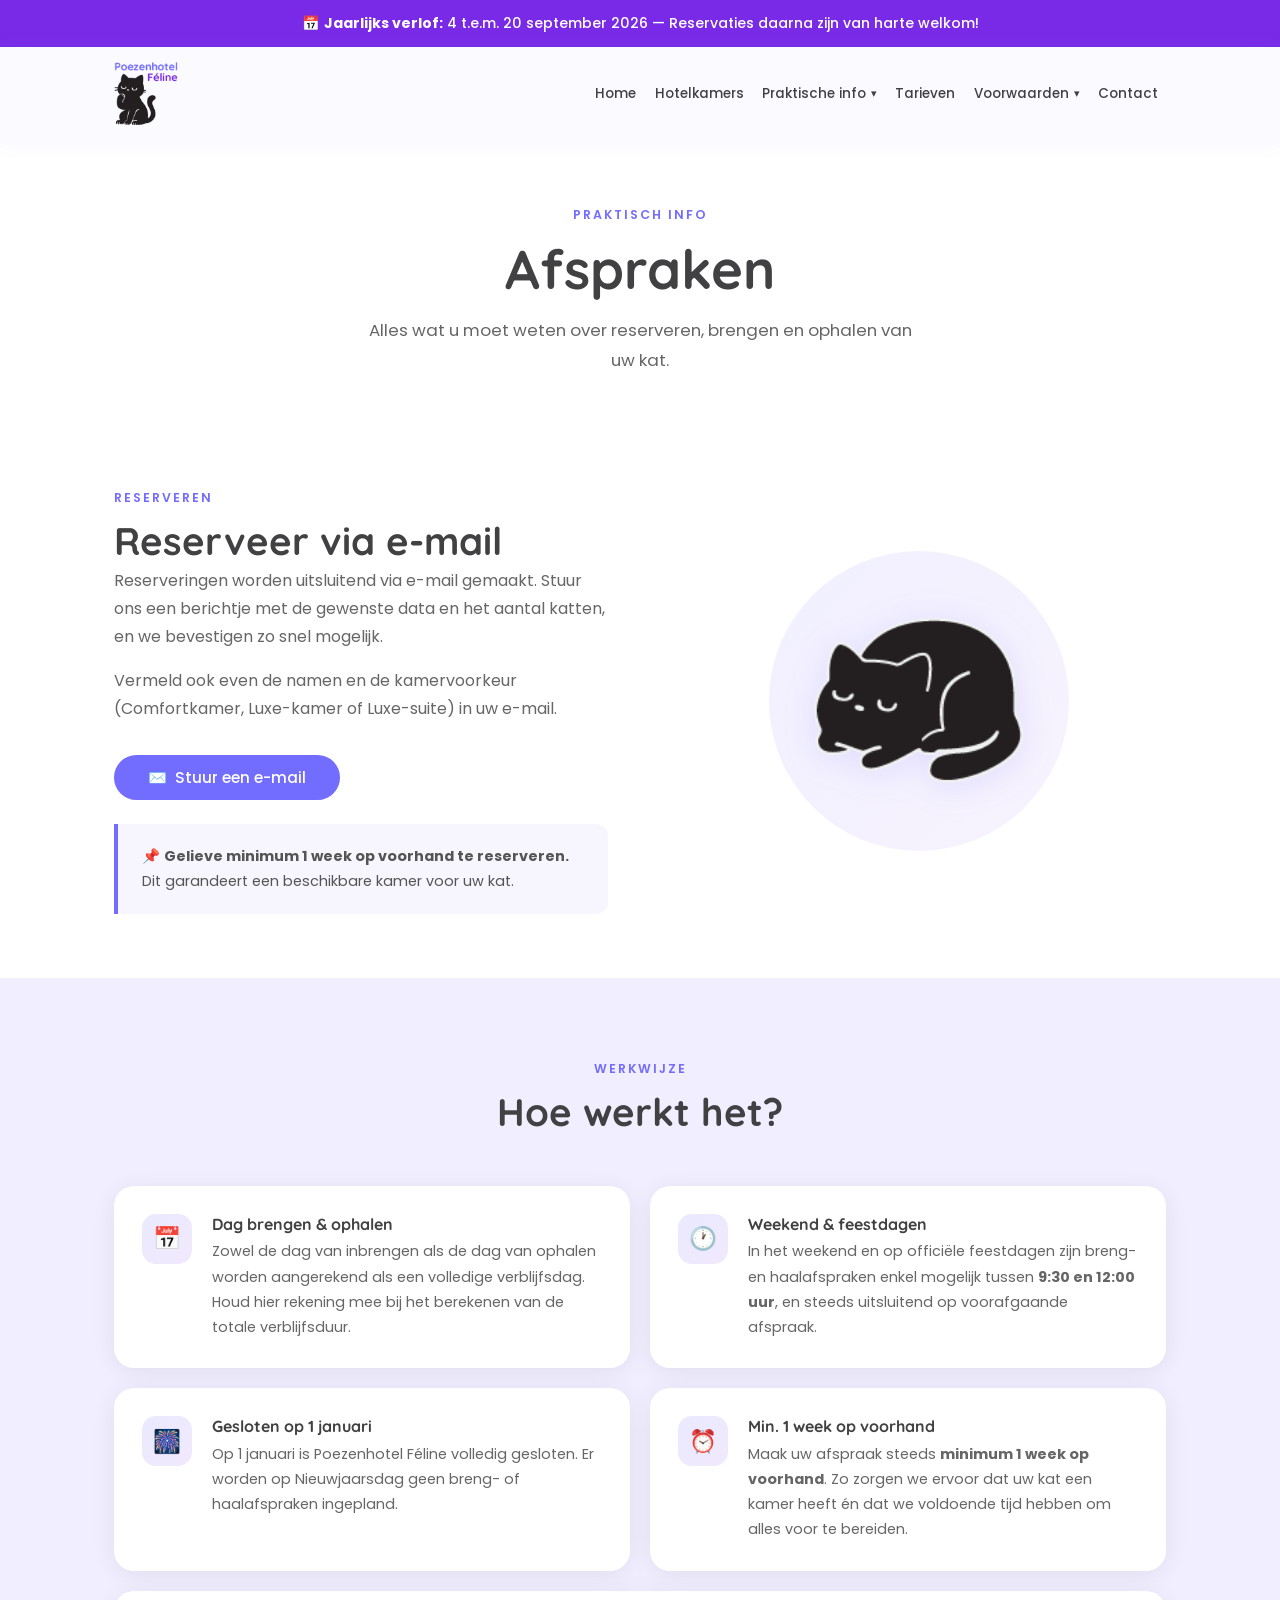
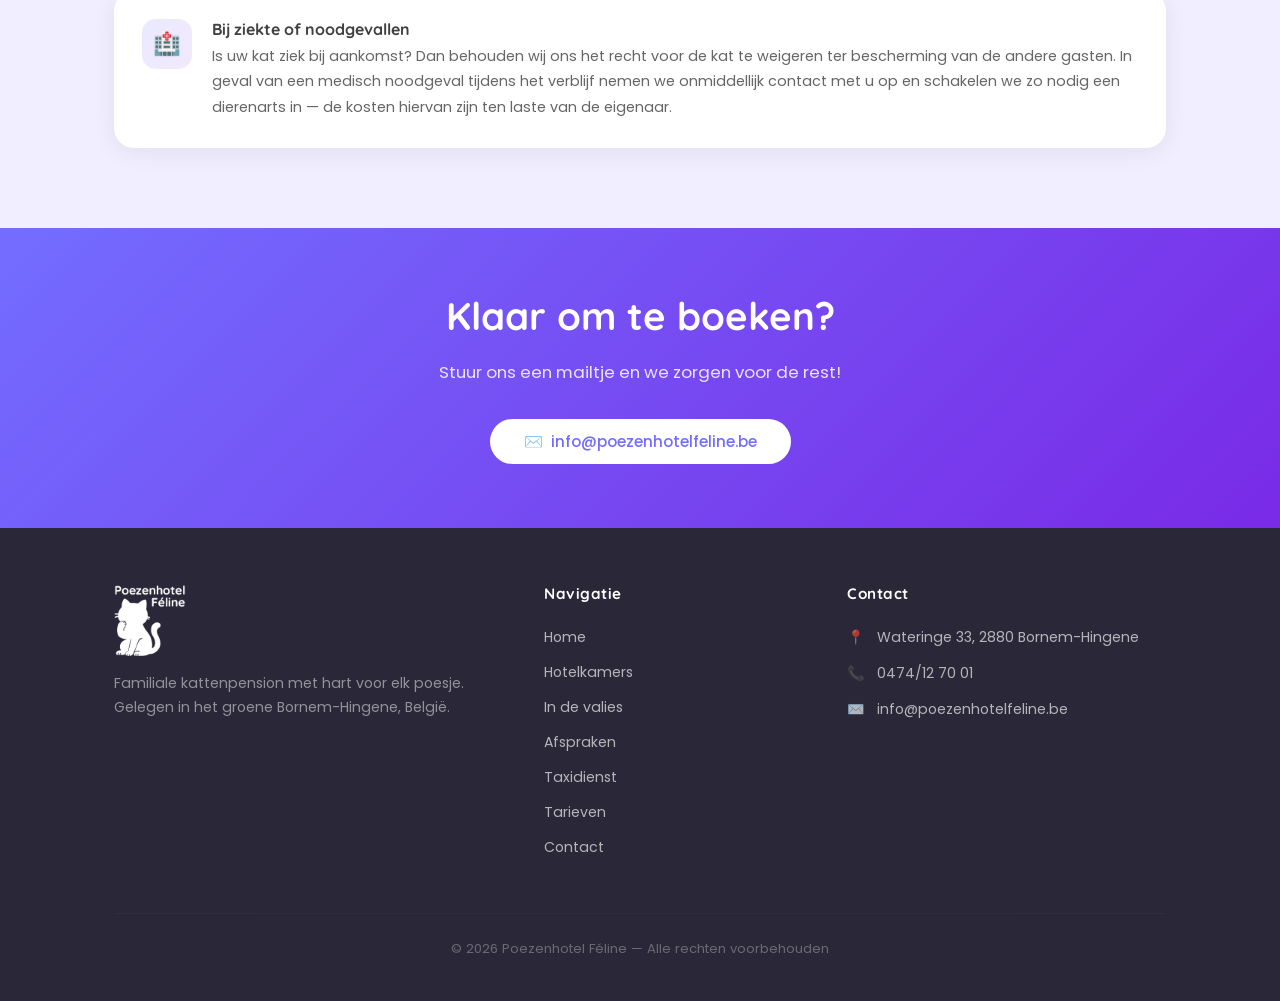
==== afspraken.html @ 9e29ea03 "Initial commit — Poezenhotel Féline website Volledig herontwerp van de website: 9 pagina's, vanilla " ====
<!DOCTYPE html>
<html lang="nl">
<head>
  <meta charset="UTF-8"/>
  <meta name="viewport" content="width=device-width, initial-scale=1.0"/>
  <title>Afspraken — Poezenhotel Féline</title>
  <meta name="description" content="Hoe reserveert u een verblijf voor uw kat? Ontdek onze werkwijze en openingstijden voor breng- en haalafspraken."/>
  <link rel="icon" type="image/svg+xml" href="favicon.svg"/>
  <link rel="stylesheet" href="css/styles.css"/>
</head>
<body>

  <div class="banner">
    <div class="container">
      📅 <strong>Jaarlijks verlof:</strong> 4 t.e.m. 20 september 2026 — Reservaties daarna zijn van harte welkom!
    </div>
  </div>

  <nav class="navbar">
    <div class="container nav-inner">
      <a href="index.html" class="logo">
        <img src="Afbeeldingen/Logo/Logo%20Poezenhotel%20Feline.png" alt="Poezenhotel Féline" class="logo-img">
      </a>
      <button class="hamburger" aria-label="Menu openen"><span></span><span></span><span></span></button>
      <ul class="nav-menu">
        <li><a href="index.html" class="nav-link">Home</a></li>
        <li><a href="kamers.html" class="nav-link">Hotelkamers</a></li>
        <li class="dropdown">
          <a href="praktische-info.html" class="nav-link">Praktische info</a>
          <ul class="dropdown-menu">
            <li><a href="praktische-info.html#in-de-valies" class="nav-link">In de valies</a></li>
            <li><a href="praktische-info.html#afspraken" class="nav-link">Afspraken</a></li>
            <li><a href="praktische-info.html#taxidienst" class="nav-link">Taxidienst</a></li>
          </ul>
        </li>
        <li><a href="tarieven.html" class="nav-link">Tarieven</a></li>
        <li class="dropdown">
          <a href="#" class="nav-link">Voorwaarden</a>
          <ul class="dropdown-menu">
            <li><a href="algemene-voorwaarden.html" class="nav-link">Algemene voorwaarden</a></li>
            <li><a href="betalingsvoorwaarden.html" class="nav-link">Betalingsvoorwaarden</a></li>
          </ul>
        </li>
        <li><a href="contact.html" class="nav-link">Contact</a></li>
      </ul>
    </div>
  </nav>

  <main>

    <header class="page-header">
      <div class="container">
        <span class="section-label">Praktisch info</span>
        <h1>Afspraken</h1>
        <p>Alles wat u moet weten over reserveren, brengen en ophalen van uw kat.</p>
      </div>
    </header>

    <!-- RESERVATIE CTA -->
    <section style="background: var(--white); padding: 4rem 0;">
      <div class="container">
        <div class="split-section">
          <div class="fade-in-left">
            <span class="section-label">Reserveren</span>
            <h2>Reserveer via e-mail</h2>
            <p style="color:#666;">Reserveringen worden uitsluitend via e-mail gemaakt. Stuur ons een berichtje met de gewenste data en het aantal katten, en we bevestigen zo snel mogelijk.</p>
            <p style="color:#666;">Vermeld ook even de namen en de kamervoorkeur (Comfortkamer, Luxe-kamer of Luxe-suite) in uw e-mail.</p>
            <a href="mailto:info@poezenhotelfeline.be" class="btn btn-primary" style="margin-top:1rem;">
              ✉️ &nbsp;Stuur een e-mail
            </a>
            <div class="note-box mt-3">
              <p>📌 <strong>Gelieve minimum 1 week op voorhand te reserveren.</strong> Dit garandeert een beschikbare kamer voor uw kat.</p>
            </div>
          </div>
          <div class="split-visual fade-in-right">
            <div class="split-bubble">
              <img src="Afbeeldingen/Illustraties/Asset%204.png" alt="" class="illus-img">
            </div>
          </div>
        </div>
      </div>
    </section>

    <!-- RULES -->
    <section>
      <div class="container">
        <div class="text-center mb-5 fade-in">
          <span class="section-label">Werkwijze</span>
          <h2>Hoe werkt het?</h2>
        </div>
        <div class="card-grid" style="grid-template-columns: repeat(2, 1fr); gap: 1.25rem;">

          <div class="info-card fade-in fade-in-delay-1">
            <div class="info-icon">📅</div>
            <div class="info-content">
              <h3>Dag brengen &amp; ophalen</h3>
              <p>Zowel de dag van inbrengen als de dag van ophalen worden aangerekend als een volledige verblijfsdag. Houd hier rekening mee bij het berekenen van de totale verblijfsduur.</p>
            </div>
          </div>

          <div class="info-card fade-in fade-in-delay-2">
            <div class="info-icon">🕐</div>
            <div class="info-content">
              <h3>Weekend &amp; feestdagen</h3>
              <p>In het weekend en op officiële feestdagen zijn breng- en haalafspraken enkel mogelijk tussen <strong>9:30 en 12:00 uur</strong>, en steeds uitsluitend op voorafgaande afspraak.</p>
            </div>
          </div>

          <div class="info-card fade-in fade-in-delay-2">
            <div class="info-icon">🎆</div>
            <div class="info-content">
              <h3>Gesloten op 1 januari</h3>
              <p>Op 1 januari is Poezenhotel Féline volledig gesloten. Er worden op Nieuwjaarsdag geen breng- of haalafspraken ingepland.</p>
            </div>
          </div>

          <div class="info-card fade-in fade-in-delay-3">
            <div class="info-icon">⏰</div>
            <div class="info-content">
              <h3>Min. 1 week op voorhand</h3>
              <p>Maak uw afspraak steeds <strong>minimum 1 week op voorhand</strong>. Zo zorgen we ervoor dat uw kat een kamer heeft én dat we voldoende tijd hebben om alles voor te bereiden.</p>
            </div>
          </div>

          <div class="info-card fade-in fade-in-delay-3" style="grid-column: 1 / -1;">
            <div class="info-icon">🏥</div>
            <div class="info-content">
              <h3>Bij ziekte of noodgevallen</h3>
              <p>Is uw kat ziek bij aankomst? Dan behouden wij ons het recht voor de kat te weigeren ter bescherming van de andere gasten. In geval van een medisch noodgeval tijdens het verblijf nemen we onmiddellijk contact met u op en schakelen we zo nodig een dierenarts in — de kosten hiervan zijn ten laste van de eigenaar.</p>
            </div>
          </div>

        </div>
      </div>
    </section>

    <section class="cta-section">
      <div class="container fade-in">
        <h2>Klaar om te boeken?</h2>
        <p>Stuur ons een mailtje en we zorgen voor de rest!</p>
        <a href="mailto:info@poezenhotelfeline.be" class="btn btn-white">✉️ &nbsp;info@poezenhotelfeline.be</a>
      </div>
    </section>

  </main>

  <footer>
    <div class="container">
      <div class="footer-inner">
        <div class="footer-brand">
          <a href="index.html" class="logo" style="margin-bottom:1rem;">
            <img src="Afbeeldingen/Logo/Logo%20Poezenhotel%20Feline.png" alt="Poezenhotel Féline" class="logo-img logo-img-footer">
          </a>
          <p>Familiale kattenpension met hart voor elk poesje. Gelegen in het groene Bornem-Hingene, België.</p>
        </div>
        <div class="footer-col">
          <h4>Navigatie</h4>
          <ul>
            <li><a href="index.html">Home</a></li>
            <li><a href="kamers.html">Hotelkamers</a></li>
            <li><a href="praktische-info.html#in-de-valies">In de valies</a></li>
            <li><a href="praktische-info.html#afspraken">Afspraken</a></li>
            <li><a href="praktische-info.html#taxidienst">Taxidienst</a></li>
            <li><a href="tarieven.html">Tarieven</a></li>
            <li><a href="contact.html">Contact</a></li>
          </ul>
        </div>
        <div class="footer-col">
          <h4>Contact</h4>
          <div class="footer-contact-item"><span>📍</span><span>Wateringe 33, 2880 Bornem-Hingene</span></div>
          <div class="footer-contact-item"><span>📞</span><a href="tel:0474127001">0474/12 70 01</a></div>
          <div class="footer-contact-item"><span>✉️</span><a href="mailto:info@poezenhotelfeline.be">info@poezenhotelfeline.be</a></div>
        </div>
      </div>
      <div class="footer-bottom"><p>&copy; 2026 Poezenhotel Féline &mdash; Alle rechten voorbehouden</p></div>
    </div>
  </footer>

  <script src="js/main.js"></script>
</body>
</html>
---- css/styles.css ----
@import url('https://fonts.googleapis.com/css2?family=Quicksand:wght@400;500;600;700&family=Poppins:wght@300;400;500;600&display=swap');

/* ============ VARIABLES ============ */
:root {
  --primary: #736dff;
  --secondary: #792ae6;
  --bg: #f0eeff;
  --text: #414042;
  --white: #fff;
  --card-radius: 20px;
  --btn-radius: 999px;
  --transition: 0.3s ease;
  --shadow: 0 4px 24px rgba(0,0,0,0.07);
  --shadow-hover: 0 8px 32px rgba(115,109,255,0.18);
}

/* ============ RESET ============ */
*, *::before, *::after { box-sizing: border-box; margin: 0; padding: 0; }
html { scroll-behavior: smooth; }
body { font-family: 'Poppins', sans-serif; background: var(--bg); color: var(--text); line-height: 1.75; }
img, svg { max-width: 100%; display: block; }
ul { list-style: none; }
a { color: var(--primary); text-decoration: none; transition: color var(--transition); }
a:hover { color: var(--secondary); }
p { margin-bottom: 1rem; }

/* ============ TYPOGRAPHY ============ */
h1, h2, h3, h4, h5, h6 {
  font-family: 'Quicksand', sans-serif;
  font-weight: 700;
  line-height: 1.3;
  color: var(--text);
}
h1 { font-size: clamp(2rem, 5vw, 3.4rem); }
h2 { font-size: clamp(1.5rem, 3vw, 2.4rem); }
h3 { font-size: clamp(1.1rem, 2vw, 1.6rem); }

/* ============ LAYOUT ============ */
.container { width: 100%; max-width: 1100px; margin: 0 auto; padding: 0 1.5rem; }
section { padding: 5rem 0; }

/* ============ BUTTONS ============ */
.btn {
  display: inline-flex;
  align-items: center;
  gap: 0.5rem;
  padding: 0.8rem 2rem;
  border-radius: var(--btn-radius);
  font-family: 'Poppins', sans-serif;
  font-size: 0.95rem;
  font-weight: 500;
  cursor: pointer;
  transition: all var(--transition);
  border: 2px solid transparent;
  line-height: 1;
  white-space: nowrap;
}
.btn-primary { background: var(--primary); color: var(--white); border-color: var(--primary); }
.btn-primary:hover { background: var(--secondary); border-color: var(--secondary); color: var(--white); transform: translateY(-2px); box-shadow: 0 6px 20px rgba(121,42,230,0.3); }
.btn-outline { background: transparent; color: var(--primary); border-color: var(--primary); }
.btn-outline:hover { background: var(--primary); color: var(--white); transform: translateY(-2px); box-shadow: var(--shadow-hover); }

/* ============ BANNER ============ */
.banner {
  background: var(--secondary);
  color: var(--white);
  padding: 0.7rem 0;
  text-align: center;
  font-size: 0.88rem;
  font-weight: 500;
}
.banner strong { font-weight: 700; }

/* ============ LOGO IMAGE ============ */
.logo-img { height: 64px; width: auto; display: block; }
.logo-img-footer { filter: brightness(0) invert(1); height: 72px; }

/* ============ ILLUSTRATION IMAGES ============ */
.illus-img {
  max-width: 100%;
  max-height: 100%;
  width: 210px;
  object-fit: contain;
  image-rendering: auto;
  filter: drop-shadow(0 4px 16px rgba(115,109,255,0.15));
}
.hero-cat-img {
  width: 300px;
  max-width: 100%;
  object-fit: contain;
  image-rendering: auto;
  filter: drop-shadow(0 8px 24px rgba(0,0,0,0.1));
}

/* ============ NAVBAR ============ */
.navbar {
  position: sticky;
  top: 0;
  z-index: 100;
  background: rgba(255, 255, 255, 0.72);
  backdrop-filter: blur(18px);
  -webkit-backdrop-filter: blur(18px);
  box-shadow: 0 2px 20px rgba(115,109,255,0.08);
  padding: 0.9rem 0;
}
.nav-inner { display: flex; align-items: center; justify-content: space-between; gap: 1rem; }

/* Logo */
.logo { display: flex; align-items: center; gap: 0.7rem; text-decoration: none; flex-shrink: 0; }
.logo-cat { width: 44px; height: 54px; }
.logo-text { display: flex; flex-direction: column; line-height: 1.1; }
.logo-hotel { font-family: 'Quicksand', sans-serif; font-weight: 700; font-size: 1rem; color: var(--primary); }
.logo-name { font-family: 'Quicksand', sans-serif; font-weight: 700; font-size: 1.3rem; color: var(--secondary); }

/* Nav links */
.nav-menu { display: flex; align-items: center; gap: 0.15rem; }
.nav-menu > li { position: relative; }
.nav-link { display: flex; align-items: center; gap: 0.3rem; padding: 0.45rem 0.5rem; font-weight: 500; font-size: 0.84rem; color: var(--text); border-radius: 8px; transition: all var(--transition); white-space: nowrap; }
.nav-link:hover, .nav-link.active { color: var(--primary); background: rgba(115,109,255,0.08); }

/* Dropdown */
.dropdown > .nav-link::after { content: '▾'; font-size: 0.7rem; transition: transform var(--transition); }
.dropdown:hover > .nav-link::after { transform: rotate(180deg); }
.dropdown-menu {
  position: absolute; top: calc(100% + 8px); left: 0;
  background: var(--white); border-radius: 14px;
  box-shadow: 0 8px 32px rgba(0,0,0,0.12);
  min-width: 200px; padding: 0.5rem;
  opacity: 0; visibility: hidden; transform: translateY(-8px);
  transition: all var(--transition); z-index: 10;
}
.dropdown:hover .dropdown-menu { opacity: 1; visibility: visible; transform: translateY(0); }
.dropdown-menu .nav-link { font-size: 0.85rem; border-radius: 8px; }

/* Hamburger */
.hamburger { display: none; flex-direction: column; gap: 5px; cursor: pointer; padding: 0.4rem; background: none; border: none; }
.hamburger span { display: block; width: 23px; height: 2px; background: var(--text); border-radius: 2px; transition: all var(--transition); }
.hamburger.open span:nth-child(1) { transform: rotate(45deg) translate(5px, 5px); }
.hamburger.open span:nth-child(2) { opacity: 0; }
.hamburger.open span:nth-child(3) { transform: rotate(-45deg) translate(5px, -5px); }

/* ============ PAGE HEADER ============ */
.page-header { background: var(--white); padding: 4rem 0 3rem; text-align: center; }
.page-header .section-label { margin-bottom: 0.5rem; }
.page-header p { font-size: 1.05rem; color: #666; max-width: 560px; margin: 0.75rem auto 0; }

/* ============ SECTION HELPERS ============ */
.section-label { font-size: 0.78rem; font-weight: 600; text-transform: uppercase; letter-spacing: 2px; color: var(--primary); display: block; margin-bottom: 0.5rem; }
.section-title { margin-bottom: 1rem; }
.section-intro { font-size: 1.05rem; color: #666; margin-bottom: 3rem; }

/* ============ HERO ============ */
.hero { background: var(--white); padding: 5rem 0 4rem; overflow: hidden; }
.hero-inner { display: grid; grid-template-columns: 1fr 1fr; gap: 4rem; align-items: center; }
.hero-badge { display: inline-block; background: rgba(115,109,255,0.1); color: var(--primary); font-size: 0.78rem; font-weight: 600; letter-spacing: 1.5px; text-transform: uppercase; padding: 0.4rem 1rem; border-radius: 999px; margin-bottom: 1.5rem; }
.hero h1 { margin-bottom: 1.25rem; }
.hero-subtitle { font-size: 1.1rem; color: #666; margin-bottom: 2rem; max-width: 430px; }
.hero-cta { display: flex; gap: 1rem; flex-wrap: wrap; }
.hero-visual { display: flex; justify-content: center; align-items: center; }
.hero-circle { width: 360px; height: 360px; background: linear-gradient(135deg, rgba(115,109,255,0.1), rgba(121,42,230,0.06)); border-radius: 50%; display: flex; align-items: center; justify-content: center; }

/* ============ CARDS ============ */
.card { background: var(--white); border-radius: var(--card-radius); padding: 2rem; box-shadow: var(--shadow); transition: all var(--transition); }
.card:hover { box-shadow: var(--shadow-hover); transform: translateY(-4px); }
.card-grid { display: grid; gap: 1.5rem; }
.card-grid-3 { grid-template-columns: repeat(3, 1fr); }
.card-grid-2 { grid-template-columns: repeat(2, 1fr); }

/* USP cards */
.usp-icon { width: 56px; height: 56px; background: linear-gradient(135deg, var(--primary), var(--secondary)); border-radius: 16px; display: flex; align-items: center; justify-content: center; margin-bottom: 1.25rem; font-size: 1.5rem; }
.usp-card h3 { font-size: 1.1rem; margin-bottom: 0.4rem; }
.usp-card p { font-size: 0.92rem; color: #666; margin: 0; }

/* Info cards (afspraken) */
.info-card { background: var(--white); border-radius: var(--card-radius); padding: 1.5rem; box-shadow: var(--shadow); display: flex; align-items: flex-start; gap: 1.25rem; transition: all var(--transition); }
.info-card:hover { box-shadow: var(--shadow-hover); transform: translateY(-4px); }
.info-icon { width: 48px; height: 48px; background: rgba(115,109,255,0.12); border-radius: 14px; display: flex; align-items: center; justify-content: center; flex-shrink: 0; }
.info-content h3 { font-size: 1rem; font-family: 'Quicksand', sans-serif; font-weight: 700; margin-bottom: 0.35rem; }
.info-content p { font-size: 0.9rem; color: #666; margin: 0; }

/* ============ INTRO SECTION ============ */
.intro-section { background: var(--bg); }
.intro-inner { display: grid; grid-template-columns: 1fr 1fr; gap: 4rem; align-items: center; }
.intro-visual { display: flex; justify-content: center; }
.intro-bubble { width: 320px; height: 320px; background: linear-gradient(135deg, rgba(115,109,255,0.1), rgba(121,42,230,0.06)); border-radius: 50%; display: flex; align-items: center; justify-content: center; }
.intro-quote { font-size: 1.05rem; font-style: italic; color: #555; border-left: 3px solid var(--primary); padding-left: 1.25rem; margin: 1.5rem 0; }
.intro-signature { font-family: 'Quicksand', sans-serif; font-weight: 700; color: var(--primary); font-size: 1.05rem; line-height: 1.8; }

/* ============ PRICE CARDS ============ */
.price-card { background: var(--white); border-radius: var(--card-radius); padding: 2.5rem 2rem; box-shadow: var(--shadow); text-align: center; transition: all var(--transition); border: 2px solid transparent; position: relative; overflow: hidden; display: flex; flex-direction: column; }
.price-card:hover { border-color: var(--primary); box-shadow: var(--shadow-hover); transform: translateY(-6px); }
.price-badge { position: absolute; top: 1.25rem; right: 1.25rem; background: var(--primary); color: white; font-size: 0.68rem; font-weight: 700; text-transform: uppercase; letter-spacing: 1px; padding: 0.25rem 0.75rem; border-radius: 999px; }
.price-icon { font-size: 2.5rem; margin-bottom: 0.75rem; }
.price-name { font-size: 1.2rem; margin-bottom: 0.5rem; }
.price-amount { font-family: 'Quicksand', sans-serif; font-size: 3rem; font-weight: 700; color: var(--primary); line-height: 1; margin-bottom: 0.15rem; }
.price-per { font-size: 0.85rem; color: #888; margin-bottom: 1.5rem; }
.price-features { text-align: left; margin-bottom: 1.5rem; flex: 1; }
.price-features li { padding: 0.35rem 0; font-size: 0.9rem; display: flex; align-items: flex-start; gap: 0.6rem; }
.price-features li::before { content: '✓'; color: var(--primary); font-weight: 700; flex-shrink: 0; margin-top: 0.1rem; }

/* ============ CHECKLIST ============ */
.checklist { display: grid; grid-template-columns: repeat(2, 1fr); gap: 1rem; }
.checklist-item { display: flex; align-items: flex-start; gap: 1rem; background: var(--white); padding: 1.25rem 1.5rem; border-radius: 14px; box-shadow: var(--shadow); border: 2px solid transparent; transition: all var(--transition); }
.checklist-item:hover { transform: translateY(-4px); box-shadow: 0 12px 32px rgba(115,109,255,0.18); border-color: rgba(115,109,255,0.35); }
.checklist-check { width: 34px; height: 34px; background: linear-gradient(135deg, var(--primary), var(--secondary)); border-radius: 10px; display: flex; align-items: center; justify-content: center; color: white; font-size: 1rem; flex-shrink: 0; }
.checklist-text strong { display: block; font-family: 'Quicksand', sans-serif; font-weight: 700; margin-bottom: 0.15rem; font-size: 1rem; }
.checklist-text span { font-size: 0.9rem; color: #666; }
.checklist-required { display: inline-block; background: rgba(121,42,230,0.12); color: var(--secondary); font-size: 0.7rem; font-weight: 600; text-transform: uppercase; letter-spacing: 1px; padding: 0.1rem 0.5rem; border-radius: 999px; margin-left: 0.5rem; vertical-align: middle; }

/* ============ INFO CARDS ============ */
.info-card { background: var(--white); border-radius: var(--card-radius); padding: 1.75rem; box-shadow: var(--shadow); display: flex; gap: 1.25rem; align-items: flex-start; transition: all var(--transition); }
.info-card:hover { box-shadow: var(--shadow-hover); transform: translateY(-2px); }
.info-icon { width: 50px; height: 50px; background: linear-gradient(135deg, rgba(115,109,255,0.15), rgba(121,42,230,0.1)); border-radius: 14px; display: flex; align-items: center; justify-content: center; font-size: 1.4rem; flex-shrink: 0; }
.info-content h3 { font-size: 1rem; margin-bottom: 0.3rem; }
.info-content p { font-size: 0.9rem; color: #666; margin: 0; }

/* ============ TARIFF BOX ============ */
.tariff-box { background: linear-gradient(135deg, rgba(115,109,255,0.08), rgba(121,42,230,0.04)); border: 2px solid rgba(115,109,255,0.15); border-radius: var(--card-radius); padding: 2rem; }
.tariff-box h3 { margin-bottom: 1.5rem; display: flex; align-items: center; gap: 0.75rem; }
.tariff-row { display: flex; justify-content: space-between; align-items: center; padding: 0.75rem 0; border-bottom: 1px solid rgba(0,0,0,0.06); }
.tariff-row:last-child { border-bottom: none; }
.tariff-label { font-weight: 500; font-size: 0.95rem; }
.tariff-price { font-family: 'Quicksand', sans-serif; font-weight: 700; color: var(--primary); font-size: 1.1rem; }

/* ============ CONTACT ============ */
.contact-info-item { display: flex; align-items: center; gap: 1rem; padding: 1.25rem 0; border-bottom: 1px solid rgba(0,0,0,0.06); }
.contact-info-item:last-child { border-bottom: none; }
.contact-icon { width: 50px; height: 50px; background: linear-gradient(135deg, var(--primary), var(--secondary)); border-radius: 14px; display: flex; align-items: center; justify-content: center; color: white; font-size: 1.2rem; flex-shrink: 0; }
.contact-label { font-size: 0.8rem; font-weight: 600; text-transform: uppercase; letter-spacing: 1px; color: #999; display: block; margin-bottom: 0.1rem; }
.contact-value { font-weight: 500; color: var(--text); }
.contact-value a { color: var(--text); }
.contact-value a:hover { color: var(--primary); }

/* Form */
.form-group { margin-bottom: 1.25rem; }
.form-label { display: block; font-weight: 500; font-size: 0.9rem; margin-bottom: 0.4rem; }
.form-control { width: 100%; padding: 0.8rem 1rem; border: 2px solid #e0e0e8; border-radius: 12px; font-family: 'Poppins', sans-serif; font-size: 0.92rem; color: var(--text); background: var(--white); transition: border-color var(--transition), box-shadow var(--transition); outline: none; }
.form-control:focus { border-color: var(--primary); box-shadow: 0 0 0 4px rgba(115,109,255,0.1); }
textarea.form-control { resize: vertical; min-height: 140px; }

/* ============ TERMS ============ */
.terms-content { max-width: 800px; margin: 0 auto; background: var(--white); padding: 3rem; border-radius: var(--card-radius); box-shadow: var(--shadow); }
.terms-article { margin-bottom: 2.5rem; padding-bottom: 2.5rem; border-bottom: 1px solid #eee; }
.terms-article:last-child { margin-bottom: 0; padding-bottom: 0; border-bottom: none; }
.terms-article h2 { font-size: 1.25rem; color: var(--primary); margin-bottom: 1rem; display: flex; align-items: center; gap: 0.75rem; }
.terms-article p, .terms-article li { font-size: 0.95rem; color: #555; margin-bottom: 0.75rem; }
.terms-article ul { padding-left: 1.25rem; }
.terms-article ul li { list-style: disc; margin-bottom: 0.4rem; }

/* ============ ROOM CARDS ============ */
.room-card { background: var(--white); border-radius: var(--card-radius); overflow: hidden; box-shadow: var(--shadow); transition: all var(--transition); display: flex; flex-direction: column; }
.room-card:hover { box-shadow: var(--shadow-hover); transform: translateY(-4px); }
.room-img { height: 200px; position: relative; overflow: hidden; }
.room-img img { width: 100%; height: 100%; object-fit: cover; display: block; transition: transform 0.45s ease; }
.room-img::after { content: ''; position: absolute; inset: 0; background: rgba(115, 109, 255, 0.35); pointer-events: none; transition: background 0.45s ease; }
.room-card:hover .room-img img { transform: scale(1.06); }
.room-card:hover .room-img::after { background: rgba(115, 109, 255, 0.15); }
.room-img-label { position: absolute; top: 1rem; left: 1rem; background: var(--primary); color: white; font-size: 0.72rem; font-weight: 700; text-transform: uppercase; letter-spacing: 1px; padding: 0.3rem 0.8rem; border-radius: 999px; }
.room-body { padding: 1.75rem; display: flex; flex-direction: column; flex: 1; }
.room-body h3 { margin-bottom: 0.5rem; }
.room-price { font-family: 'Quicksand', sans-serif; font-size: 1.8rem; font-weight: 700; color: var(--primary); margin-bottom: 0.15rem; }
.room-price-note { font-size: 0.82rem; color: #888; margin-bottom: 1rem; }
.room-features { margin-bottom: 1.5rem; flex: 1; }
.room-features li { padding: 0.3rem 0; font-size: 0.9rem; display: flex; align-items: flex-start; gap: 0.5rem; color: #555; }
.room-features li::before { content: '✦'; color: var(--primary); font-size: 0.65rem; flex-shrink: 0; margin-top: 0.35rem; }

/* ============ SPLIT SECTION ============ */
.split-section { display: grid; grid-template-columns: 1fr 1fr; gap: 4rem; align-items: center; }
.split-visual { display: flex; justify-content: center; }
.split-bubble { width: 300px; height: 300px; background: linear-gradient(135deg, rgba(115,109,255,0.1), rgba(121,42,230,0.06)); border-radius: 50%; display: flex; align-items: center; justify-content: center; }

/* ============ NOTE BOX ============ */
.note-box { background: rgba(115,109,255,0.06); border-left: 4px solid var(--primary); border-radius: 0 12px 12px 0; padding: 1.25rem 1.5rem; margin-top: 1.5rem; }
.note-box p { margin: 0; font-size: 0.9rem; color: #555; }

/* ============ CTA SECTION ============ */
.cta-section { background: linear-gradient(135deg, var(--primary), var(--secondary)); color: white; text-align: center; padding: 4rem 0; }
.cta-section h2, .cta-section p { color: white; }
.cta-section h2 { margin-bottom: 1rem; }
.cta-section p { opacity: 0.85; margin-bottom: 2rem; font-size: 1.05rem; }
.btn-white { background: white; color: var(--primary); border-color: white; }
.btn-white:hover { background: rgba(255,255,255,0.9); color: var(--secondary); transform: translateY(-2px); box-shadow: 0 8px 24px rgba(0,0,0,0.15); }

/* ============ FOOTER ============ */
footer { background: #2a2838; color: rgba(255,255,255,0.75); padding: 3.5rem 0 1.5rem; }
.footer-inner { display: grid; grid-template-columns: 1.2fr 0.8fr 1fr; gap: 3rem; margin-bottom: 3rem; }
.footer-brand p { font-size: 0.88rem; margin-top: 1rem; opacity: 0.65; line-height: 1.7; }
.footer-col h4 { font-family: 'Quicksand', sans-serif; font-size: 0.95rem; color: var(--white); margin-bottom: 1rem; letter-spacing: 0.5px; }
.footer-col ul li { padding: 0.22rem 0; }
.footer-col ul li a { color: rgba(255,255,255,0.65); font-size: 0.88rem; }
.footer-col ul li a:hover { color: var(--primary); }
.footer-contact-item { display: flex; align-items: flex-start; gap: 0.75rem; font-size: 0.88rem; padding: 0.35rem 0; color: rgba(255,255,255,0.65); }
.footer-contact-item a { color: rgba(255,255,255,0.65); }
.footer-contact-item a:hover { color: var(--primary); }
.footer-bottom { border-top: 1px solid rgba(255,255,255,0.08); padding-top: 1.5rem; text-align: center; font-size: 0.82rem; opacity: 0.4; }

/* ============ SCROLL ANIMATIONS ============ */
.fade-in { opacity: 0; transform: translateY(24px); transition: opacity 0.6s ease, transform 0.6s ease; }
.fade-in.visible { opacity: 1; transform: translateY(0); }
.fade-in-delay-1 { transition-delay: 0.1s; }
.fade-in-delay-2 { transition-delay: 0.2s; }
.fade-in-delay-3 { transition-delay: 0.3s; }
.fade-in-left { opacity: 0; transform: translateX(-24px); transition: opacity 0.6s ease, transform 0.6s ease; }
.fade-in-left.visible { opacity: 1; transform: translateX(0); }
.fade-in-right { opacity: 0; transform: translateX(24px); transition: opacity 0.6s ease, transform 0.6s ease; }
.fade-in-right.visible { opacity: 1; transform: translateX(0); }

/* ============ UTILS ============ */
.text-center { text-align: center; }
.text-primary { color: var(--primary); }
.text-secondary { color: var(--secondary); }
.mt-2 { margin-top: 1rem; }
.mt-3 { margin-top: 1.5rem; }
.mb-2 { margin-bottom: 1rem; }
.mb-3 { margin-bottom: 1.5rem; }
.mb-4 { margin-bottom: 2rem; }
.mb-5 { margin-bottom: 3rem; }

/* ============ SMOOTH SCROLL & ANCHOR OFFSET ============ */
html { scroll-behavior: smooth; }
#in-de-valies, #afspraken, #taxidienst { scroll-margin-top: 80px; }

/* ============ PRAKTISCHE INFO ONE-PAGER ============ */
.praktisch-nav {
  background: var(--white);
  border-bottom: 1px solid rgba(115,109,255,0.15);
  padding: 1.25rem 0;
  position: sticky;
  top: 70px;
  z-index: 40;
}
.praktisch-nav .container { display: flex; gap: 0.75rem; flex-wrap: wrap; }
.praktisch-nav-link {
  padding: 0.55rem 1.4rem;
  border-radius: 999px;
  font-weight: 600;
  font-size: 0.88rem;
  color: var(--primary);
  border: 2px solid var(--primary);
  text-decoration: none;
  transition: background 0.2s, color 0.2s;
}
.praktisch-nav-link:hover { background: var(--primary); color: white; }
.praktisch-divider {
  height: 4px;
  background: linear-gradient(90deg, var(--primary), var(--secondary));
  opacity: 0.25;
}

/* ============ ROOM COUNT LIST ============ */
.room-count-list {
  list-style: none;
  padding: 0;
  margin: 1rem 0 1.5rem;
}
.room-count-list li {
  padding: 0.35rem 0 0.35rem 1.5rem;
  position: relative;
  font-size: 1.05rem;
  color: var(--text);
  font-weight: 600;
}
.room-count-list li::before {
  content: '—';
  position: absolute;
  left: 0;
  color: var(--primary);
  font-weight: 700;
}

/* ============ PHOTO GALLERY ============ */
.room-gallery-block { margin-bottom: 4rem; }
.room-gallery-block:last-child { margin-bottom: 0; }
.room-gallery-title {
  font-size: 1.4rem;
  color: var(--primary);
  margin-bottom: 0.5rem;
  font-family: 'Quicksand', sans-serif;
}
.room-gallery-desc {
  color: var(--text-light);
  margin-bottom: 1.25rem;
  max-width: 72ch;
}

/* ============ GALLERY SPLIT LAYOUT ============ */
.gallery-split {
  display: grid;
  grid-template-columns: 1fr 1fr;
  gap: 3rem;
  align-items: center;
}

/* ============ CAROUSEL ============ */
.room-carousel { width: 100%; max-width: 860px; margin: 0 auto; }
.carousel-main {
  position: relative;
  border-radius: 18px;
  overflow: hidden;
  background: #dddde8;
  aspect-ratio: 4 / 3;
  margin-bottom: 0.75rem;
}
.carousel-slide {
  position: absolute;
  inset: 0;
  width: 100%;
  height: 100%;
  object-fit: cover;
  opacity: 0;
  transition: opacity 0.5s ease;
  z-index: 0;
}
.carousel-slide.active { opacity: 1; z-index: 1; }
.carousel-btn {
  position: absolute;
  top: 50%;
  transform: translateY(-50%);
  z-index: 10;
  background: rgba(255,255,255,0.88);
  border: none;
  border-radius: 50%;
  width: 46px;
  height: 46px;
  font-size: 1.5rem;
  line-height: 1;
  cursor: pointer;
  display: flex;
  align-items: center;
  justify-content: center;
  color: var(--primary);
  box-shadow: 0 2px 14px rgba(0,0,0,0.18);
  transition: background 0.2s, color 0.2s, transform 0.2s;
}
.carousel-btn:hover {
  background: var(--primary);
  color: white;
  transform: translateY(-50%) scale(1.08);
}
.carousel-prev { left: 1rem; }
.carousel-next { right: 1rem; }
.carousel-dots {
  position: absolute;
  bottom: 0.8rem;
  left: 50%;
  transform: translateX(-50%);
  z-index: 10;
  display: flex;
  gap: 0.45rem;
}
.carousel-dot {
  width: 8px;
  height: 8px;
  border-radius: 50%;
  background: rgba(255,255,255,0.55);
  cursor: pointer;
  transition: background 0.2s, transform 0.2s;
  border: none;
  padding: 0;
}
.carousel-dot.active { background: white; transform: scale(1.35); }
.carousel-thumbs {
  display: flex;
  gap: 0.6rem;
  justify-content: center;
  flex-wrap: wrap;
}
.carousel-thumb {
  width: 82px;
  height: 58px;
  object-fit: cover;
  border-radius: 9px;
  cursor: pointer;
  border: 2.5px solid transparent;
  opacity: 0.55;
  transition: border-color 0.2s, opacity 0.2s;
}
.carousel-thumb.active { border-color: var(--primary); opacity: 1; }
.carousel-thumb:hover { opacity: 0.85; }

/* ============ RESPONSIVE ============ */
@media (max-width: 1200px) {
  .hamburger { display: flex; }
  .nav-menu {
    display: none; position: absolute; top: 100%; left: 0; right: 0;
    background: rgba(255,255,255,0.95); backdrop-filter: blur(18px); -webkit-backdrop-filter: blur(18px);
    flex-direction: column; padding: 0.75rem;
    box-shadow: 0 8px 24px rgba(0,0,0,0.1); gap: 0; z-index: 50;
  }
  .nav-menu.open { display: flex; }
  .nav-menu > li { width: 100%; }
  .nav-link { padding: 0.7rem 0.9rem; }
  .dropdown > .nav-link::after { margin-left: auto; }
  .dropdown-menu { position: static; box-shadow: none; opacity: 1; visibility: visible; transform: none; background: rgba(115,109,255,0.05); margin: 0.2rem 0 0.4rem; padding-left: 1rem; display: none; border-radius: 10px; }
  .dropdown.open .dropdown-menu { display: block; }
  .navbar { position: relative; }

  .hero-inner, .intro-inner, .split-section, .gallery-split { grid-template-columns: 1fr; gap: 2rem; text-align: center; }
  .hero-visual { order: -1; }
  .hero-cta { justify-content: center; }
  .hero-subtitle { max-width: 100%; margin-left: auto; margin-right: auto; }
  .hero-circle, .intro-bubble, .split-bubble { width: 260px; height: 260px; }
  .card-grid-3 { grid-template-columns: 1fr; }
  .card-grid-2 { grid-template-columns: 1fr; }
  .footer-inner { grid-template-columns: 1fr; gap: 2rem; }
  .terms-content { padding: 2rem 1.25rem; }
  .section-intro { margin-left: auto; margin-right: auto; }
}

@media (max-width: 600px) {
  section { padding: 3.5rem 0; }
  .hero { padding: 3rem 0; }
  .page-header { padding: 2.5rem 0 2rem; }
  h1 { font-size: 2rem; }
  .carousel-thumbs { gap: 0.4rem; }
  .carousel-thumb { width: 64px; height: 46px; }
  .checklist { grid-template-columns: 1fr; }
}
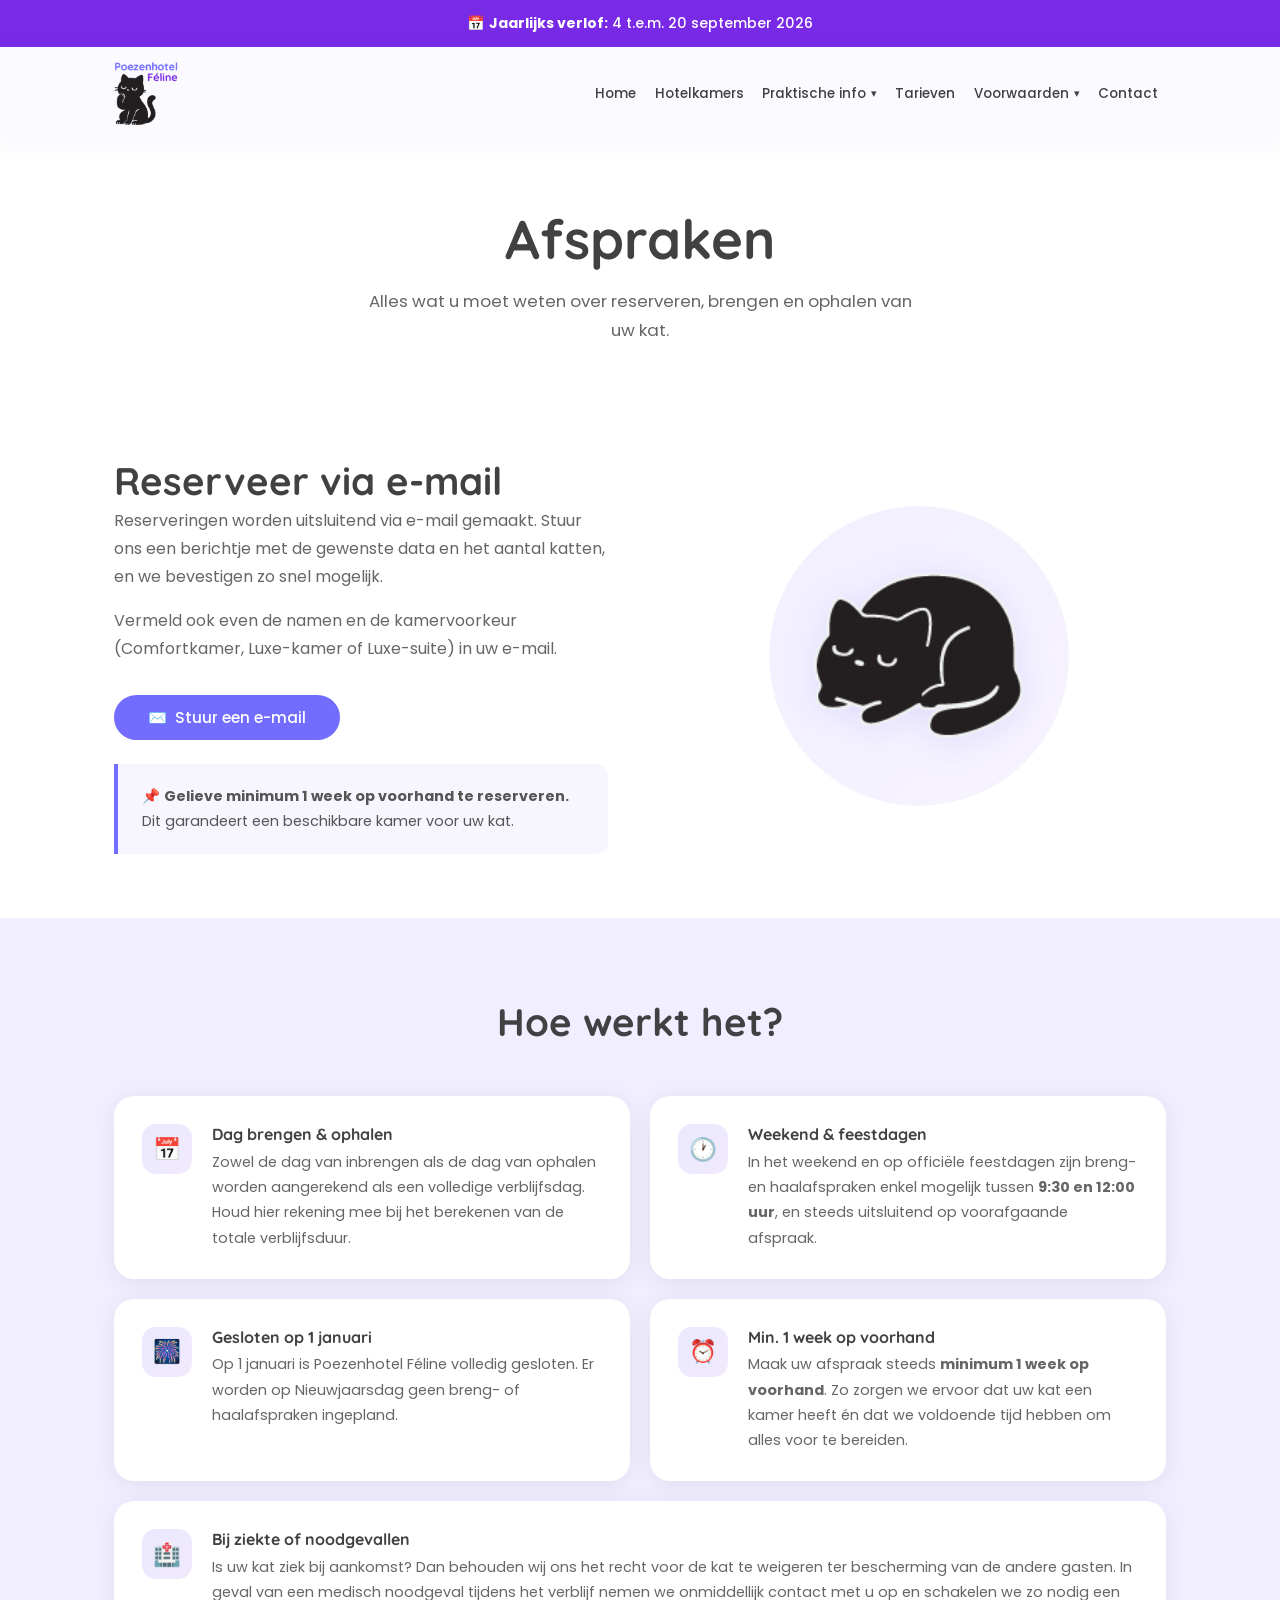
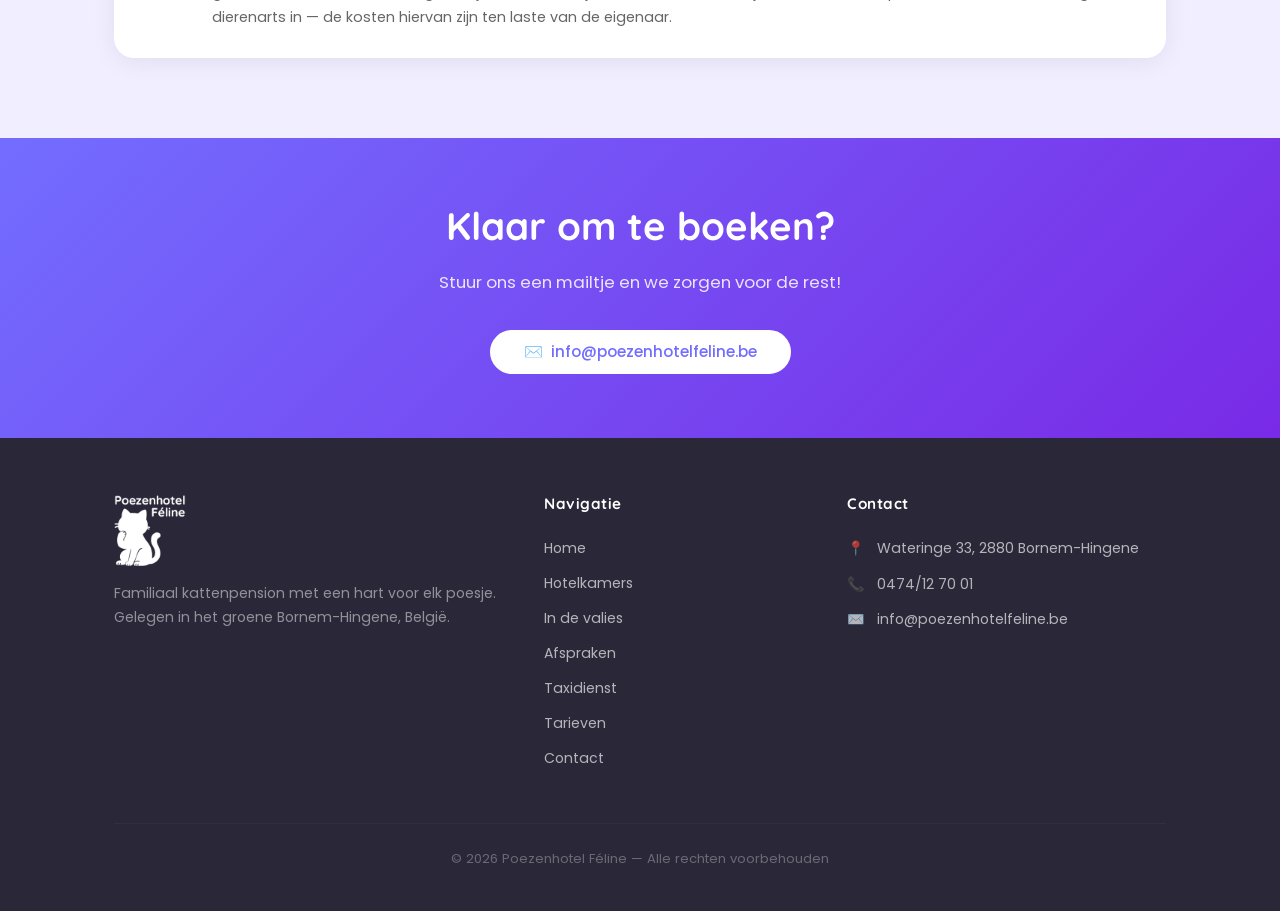
==== commit 20eedb27: "Tekstwijzigingen homepage en kamers: section-labels verwijderd, banner en hero bijgewerkt, kamerbesc" ====
--- a/afspraken.html
+++ b/afspraken.html
@@ -1,4 +1,4 @@
-<!DOCTYPE html>
+﻿<!DOCTYPE html>
 <html lang="nl">
 <head>
   <meta charset="UTF-8"/>
@@ -12,7 +12,7 @@
 
   <div class="banner">
     <div class="container">
-      📅 <strong>Jaarlijks verlof:</strong> 4 t.e.m. 20 september 2026 — Reservaties daarna zijn van harte welkom!
+      📅 <strong>Jaarlijks verlof:</strong> 4 t.e.m. 20 september 2026
     </div>
   </div>
 
@@ -49,9 +49,7 @@
   <main>
 
     <header class="page-header">
-      <div class="container">
-        <span class="section-label">Praktisch info</span>
-        <h1>Afspraken</h1>
+      <div class="container">        <h1>Afspraken</h1>
         <p>Alles wat u moet weten over reserveren, brengen en ophalen van uw kat.</p>
       </div>
     </header>
@@ -60,9 +58,7 @@
     <section style="background: var(--white); padding: 4rem 0;">
       <div class="container">
         <div class="split-section">
-          <div class="fade-in-left">
-            <span class="section-label">Reserveren</span>
-            <h2>Reserveer via e-mail</h2>
+          <div class="fade-in-left">            <h2>Reserveer via e-mail</h2>
             <p style="color:#666;">Reserveringen worden uitsluitend via e-mail gemaakt. Stuur ons een berichtje met de gewenste data en het aantal katten, en we bevestigen zo snel mogelijk.</p>
             <p style="color:#666;">Vermeld ook even de namen en de kamervoorkeur (Comfortkamer, Luxe-kamer of Luxe-suite) in uw e-mail.</p>
             <a href="mailto:info@poezenhotelfeline.be" class="btn btn-primary" style="margin-top:1rem;">
@@ -84,9 +80,7 @@
     <!-- RULES -->
     <section>
       <div class="container">
-        <div class="text-center mb-5 fade-in">
-          <span class="section-label">Werkwijze</span>
-          <h2>Hoe werkt het?</h2>
+        <div class="text-center mb-5 fade-in">          <h2>Hoe werkt het?</h2>
         </div>
         <div class="card-grid" style="grid-template-columns: repeat(2, 1fr); gap: 1.25rem;">
 
@@ -151,7 +145,7 @@
           <a href="index.html" class="logo" style="margin-bottom:1rem;">
             <img src="Afbeeldingen/Logo/Logo%20Poezenhotel%20Feline.png" alt="Poezenhotel Féline" class="logo-img logo-img-footer">
           </a>
-          <p>Familiale kattenpension met hart voor elk poesje. Gelegen in het groene Bornem-Hingene, België.</p>
+          <p>Familiaal kattenpension met een hart voor elk poesje. Gelegen in het groene Bornem-Hingene, België.</p>
         </div>
         <div class="footer-col">
           <h4>Navigatie</h4>
@@ -179,3 +173,6 @@
   <script src="js/main.js"></script>
 </body>
 </html>
+
+
+
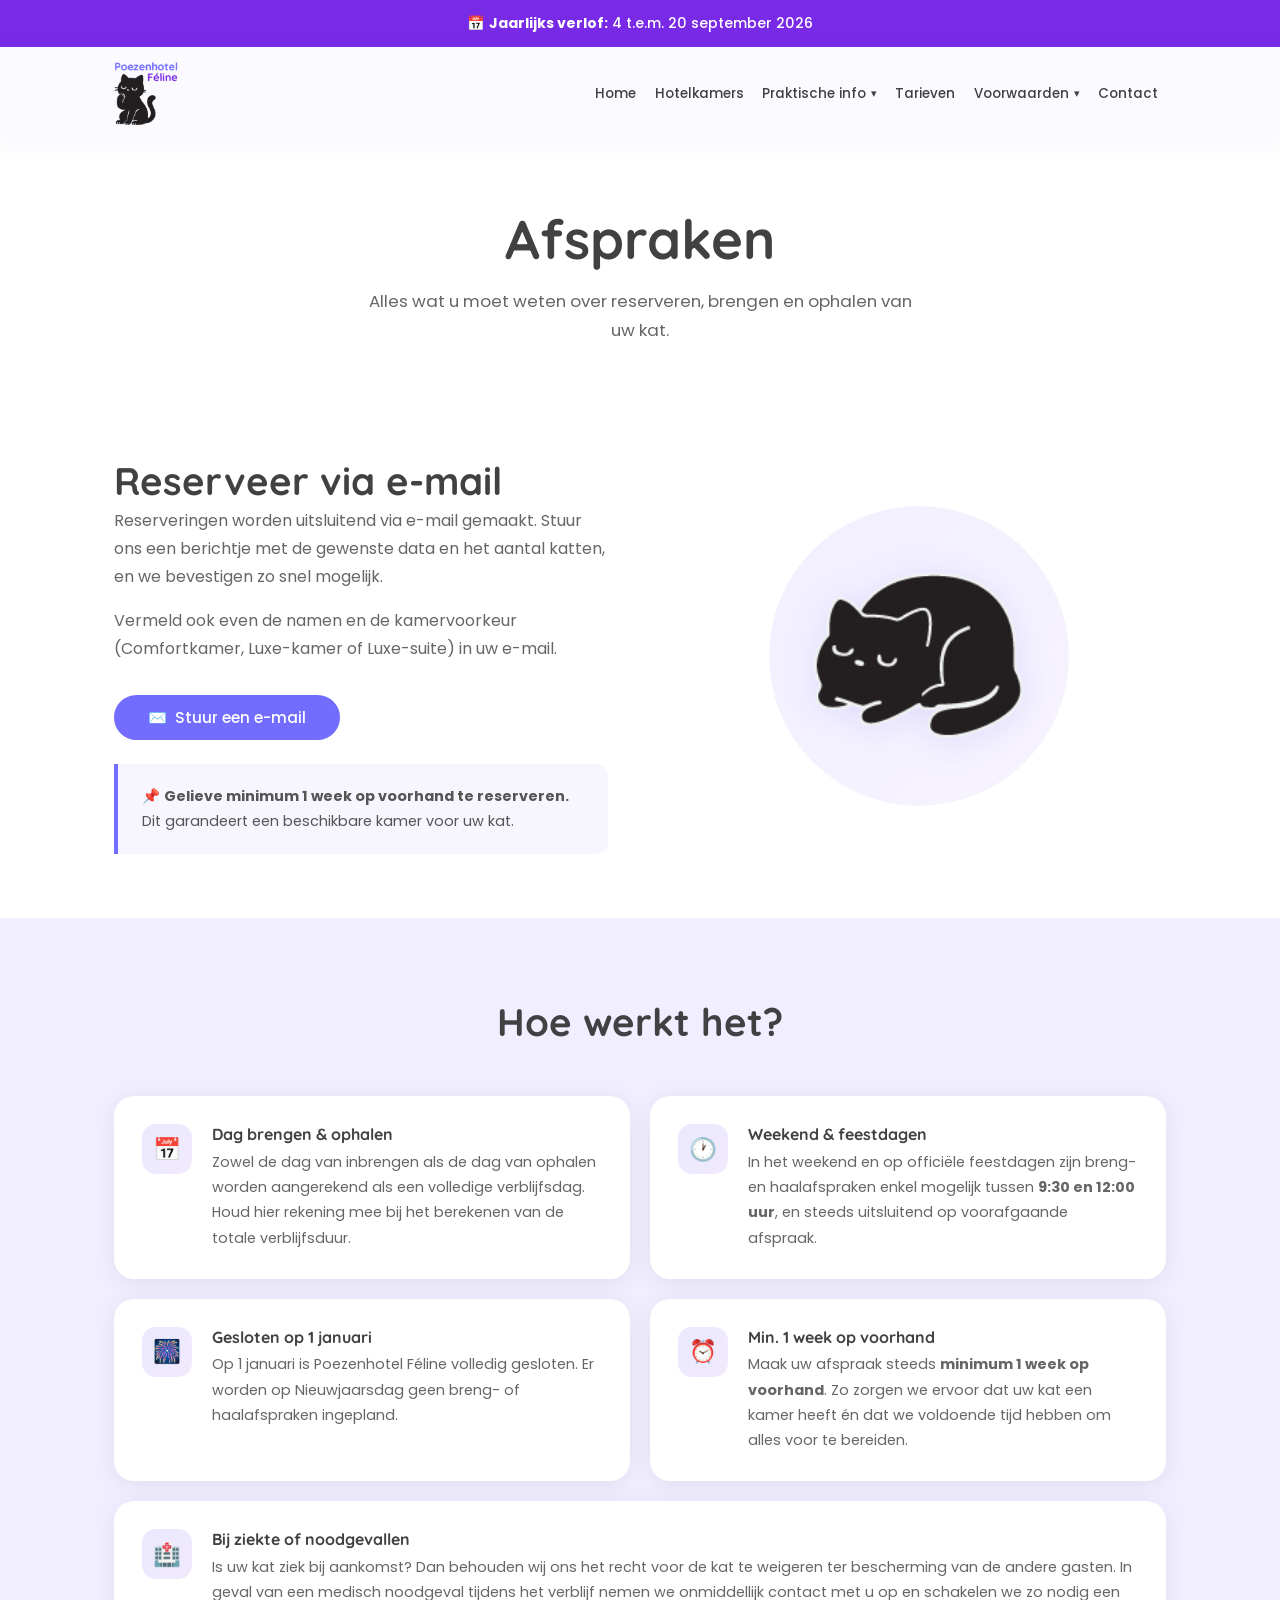
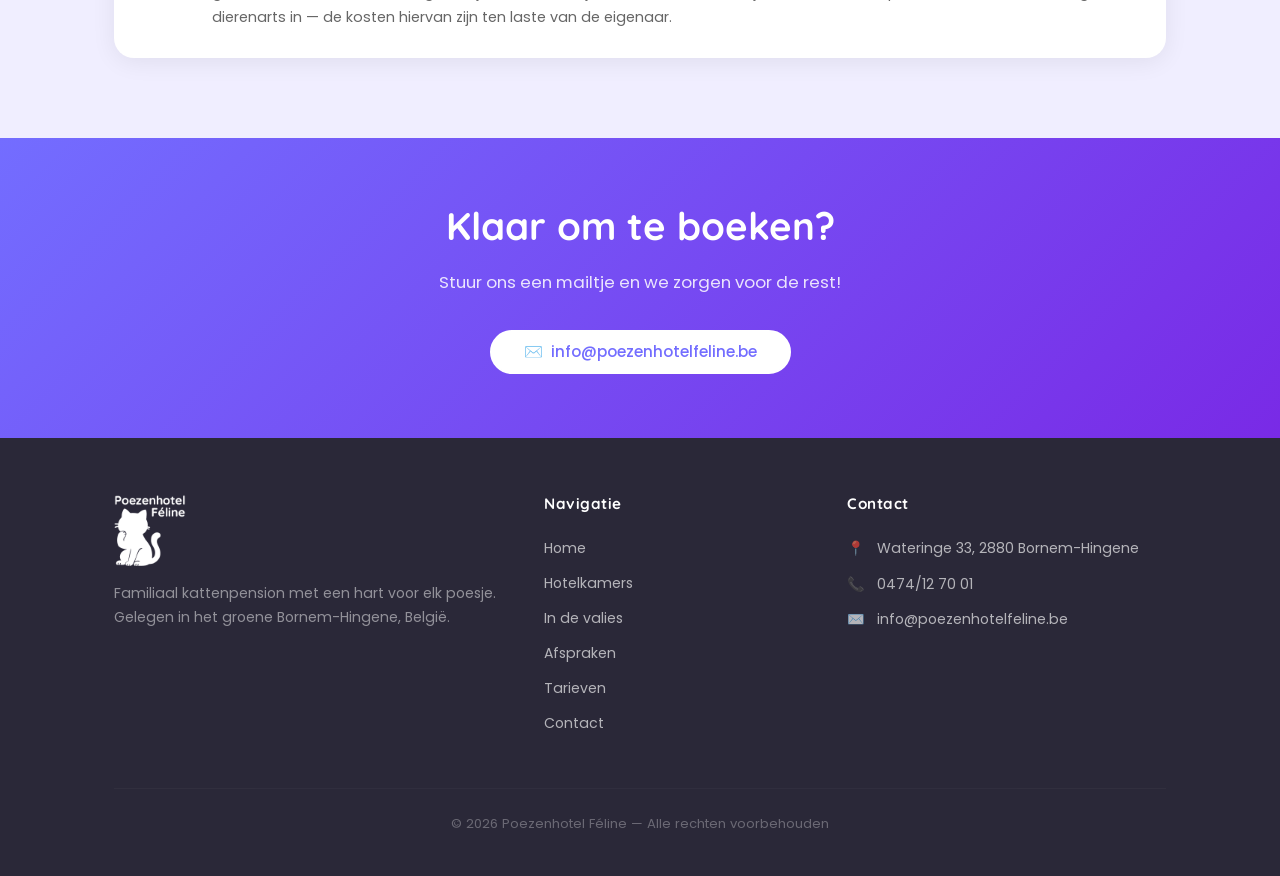
==== commit 687ff8ef: "Mobiele responsiviteit gefixed + taxidienst links opgeruimd - CSS: split-section-wide klasse voor as" ====
--- a/afspraken.html
+++ b/afspraken.html
@@ -30,7 +30,7 @@
           <ul class="dropdown-menu">
             <li><a href="praktische-info.html#in-de-valies" class="nav-link">In de valies</a></li>
             <li><a href="praktische-info.html#afspraken" class="nav-link">Afspraken</a></li>
-            <li><a href="praktische-info.html#taxidienst" class="nav-link">Taxidienst</a></li>
+            
           </ul>
         </li>
         <li><a href="tarieven.html" class="nav-link">Tarieven</a></li>
@@ -154,7 +154,7 @@
             <li><a href="kamers.html">Hotelkamers</a></li>
             <li><a href="praktische-info.html#in-de-valies">In de valies</a></li>
             <li><a href="praktische-info.html#afspraken">Afspraken</a></li>
-            <li><a href="praktische-info.html#taxidienst">Taxidienst</a></li>
+            
             <li><a href="tarieven.html">Tarieven</a></li>
             <li><a href="contact.html">Contact</a></li>
           </ul>
--- a/css/styles.css
+++ b/css/styles.css
@@ -187,15 +187,15 @@
 .intro-signature { font-family: 'Quicksand', sans-serif; font-weight: 700; color: var(--primary); font-size: 1.05rem; line-height: 1.8; }
 
 /* ============ PRICE CARDS ============ */
-.price-card { background: var(--white); border-radius: var(--card-radius); padding: 2.5rem 2rem; box-shadow: var(--shadow); text-align: center; transition: all var(--transition); border: 2px solid transparent; position: relative; overflow: hidden; display: flex; flex-direction: column; }
+.price-card { background: var(--white); border-radius: var(--card-radius); padding: 1.75rem 1.5rem; box-shadow: var(--shadow); text-align: center; transition: all var(--transition); border: 2px solid transparent; position: relative; overflow: hidden; display: flex; flex-direction: column; }
 .price-card:hover { border-color: var(--primary); box-shadow: var(--shadow-hover); transform: translateY(-6px); }
-.price-badge { position: absolute; top: 1.25rem; right: 1.25rem; background: var(--primary); color: white; font-size: 0.68rem; font-weight: 700; text-transform: uppercase; letter-spacing: 1px; padding: 0.25rem 0.75rem; border-radius: 999px; }
-.price-icon { font-size: 2.5rem; margin-bottom: 0.75rem; }
-.price-name { font-size: 1.2rem; margin-bottom: 0.5rem; }
-.price-amount { font-family: 'Quicksand', sans-serif; font-size: 3rem; font-weight: 700; color: var(--primary); line-height: 1; margin-bottom: 0.15rem; }
-.price-per { font-size: 0.85rem; color: #888; margin-bottom: 1.5rem; }
-.price-features { text-align: left; margin-bottom: 1.5rem; flex: 1; }
-.price-features li { padding: 0.35rem 0; font-size: 0.9rem; display: flex; align-items: flex-start; gap: 0.6rem; }
+.price-badge { position: absolute; top: 1rem; right: 1rem; background: var(--primary); color: white; font-size: 0.68rem; font-weight: 700; text-transform: uppercase; letter-spacing: 1px; padding: 0.25rem 0.75rem; border-radius: 999px; }
+.price-icon { font-size: 2rem; margin-bottom: 0.5rem; }
+.price-name { font-size: 1.1rem; margin-bottom: 0.3rem; }
+.price-amount { font-family: 'Quicksand', sans-serif; font-size: 2.4rem; font-weight: 700; color: var(--primary); line-height: 1; margin-bottom: 0.15rem; }
+.price-per { font-size: 0.82rem; color: #888; margin-bottom: 1rem; }
+.price-features { text-align: left; margin-bottom: 1rem; flex: 1; }
+.price-features li { padding: 0.22rem 0; font-size: 0.88rem; display: flex; align-items: flex-start; gap: 0.6rem; }
 .price-features li::before { content: '✓'; color: var(--primary); font-weight: 700; flex-shrink: 0; margin-top: 0.1rem; }
 
 /* ============ CHECKLIST ============ */
@@ -266,6 +266,7 @@
 
 /* ============ SPLIT SECTION ============ */
 .split-section { display: grid; grid-template-columns: 1fr 1fr; gap: 4rem; align-items: center; }
+.split-section-wide { grid-template-columns: 1fr 2fr; }
 .split-visual { display: flex; justify-content: center; }
 .split-bubble { width: 300px; height: 300px; background: linear-gradient(135deg, rgba(115,109,255,0.1), rgba(121,42,230,0.06)); border-radius: 50%; display: flex; align-items: center; justify-content: center; }
 
@@ -326,7 +327,7 @@
   border-bottom: 1px solid rgba(115,109,255,0.15);
   padding: 1.25rem 0;
   position: sticky;
-  top: 70px;
+  top: 88px;
   z-index: 40;
 }
 .praktisch-nav .container { display: flex; gap: 0.75rem; flex-wrap: wrap; }
@@ -495,16 +496,21 @@
   .dropdown.open .dropdown-menu { display: block; }
   .navbar { position: relative; }
 
-  .hero-inner, .intro-inner, .split-section, .gallery-split { grid-template-columns: 1fr; gap: 2rem; text-align: center; }
+  .hero-inner, .intro-inner, .split-section, .split-section-wide, .gallery-split { grid-template-columns: 1fr; gap: 2rem; text-align: center; }
   .hero-visual { order: -1; }
   .hero-cta { justify-content: center; }
   .hero-subtitle { max-width: 100%; margin-left: auto; margin-right: auto; }
-  .hero-circle, .intro-bubble, .split-bubble { width: 260px; height: 260px; }
+  .hero-circle, .intro-bubble, .split-bubble { width: 240px; height: 240px; }
   .card-grid-3 { grid-template-columns: 1fr; }
   .card-grid-2 { grid-template-columns: 1fr; }
   .footer-inner { grid-template-columns: 1fr; gap: 2rem; }
   .terms-content { padding: 2rem 1.25rem; }
   .section-intro { margin-left: auto; margin-right: auto; }
+  .praktisch-nav { top: 0; }
+  .checklist-item { text-align: left; }
+  .info-card { text-align: left; }
+  .note-box { text-align: left; }
+  .intro-quote { text-align: left; }
 }
 
 @media (max-width: 600px) {
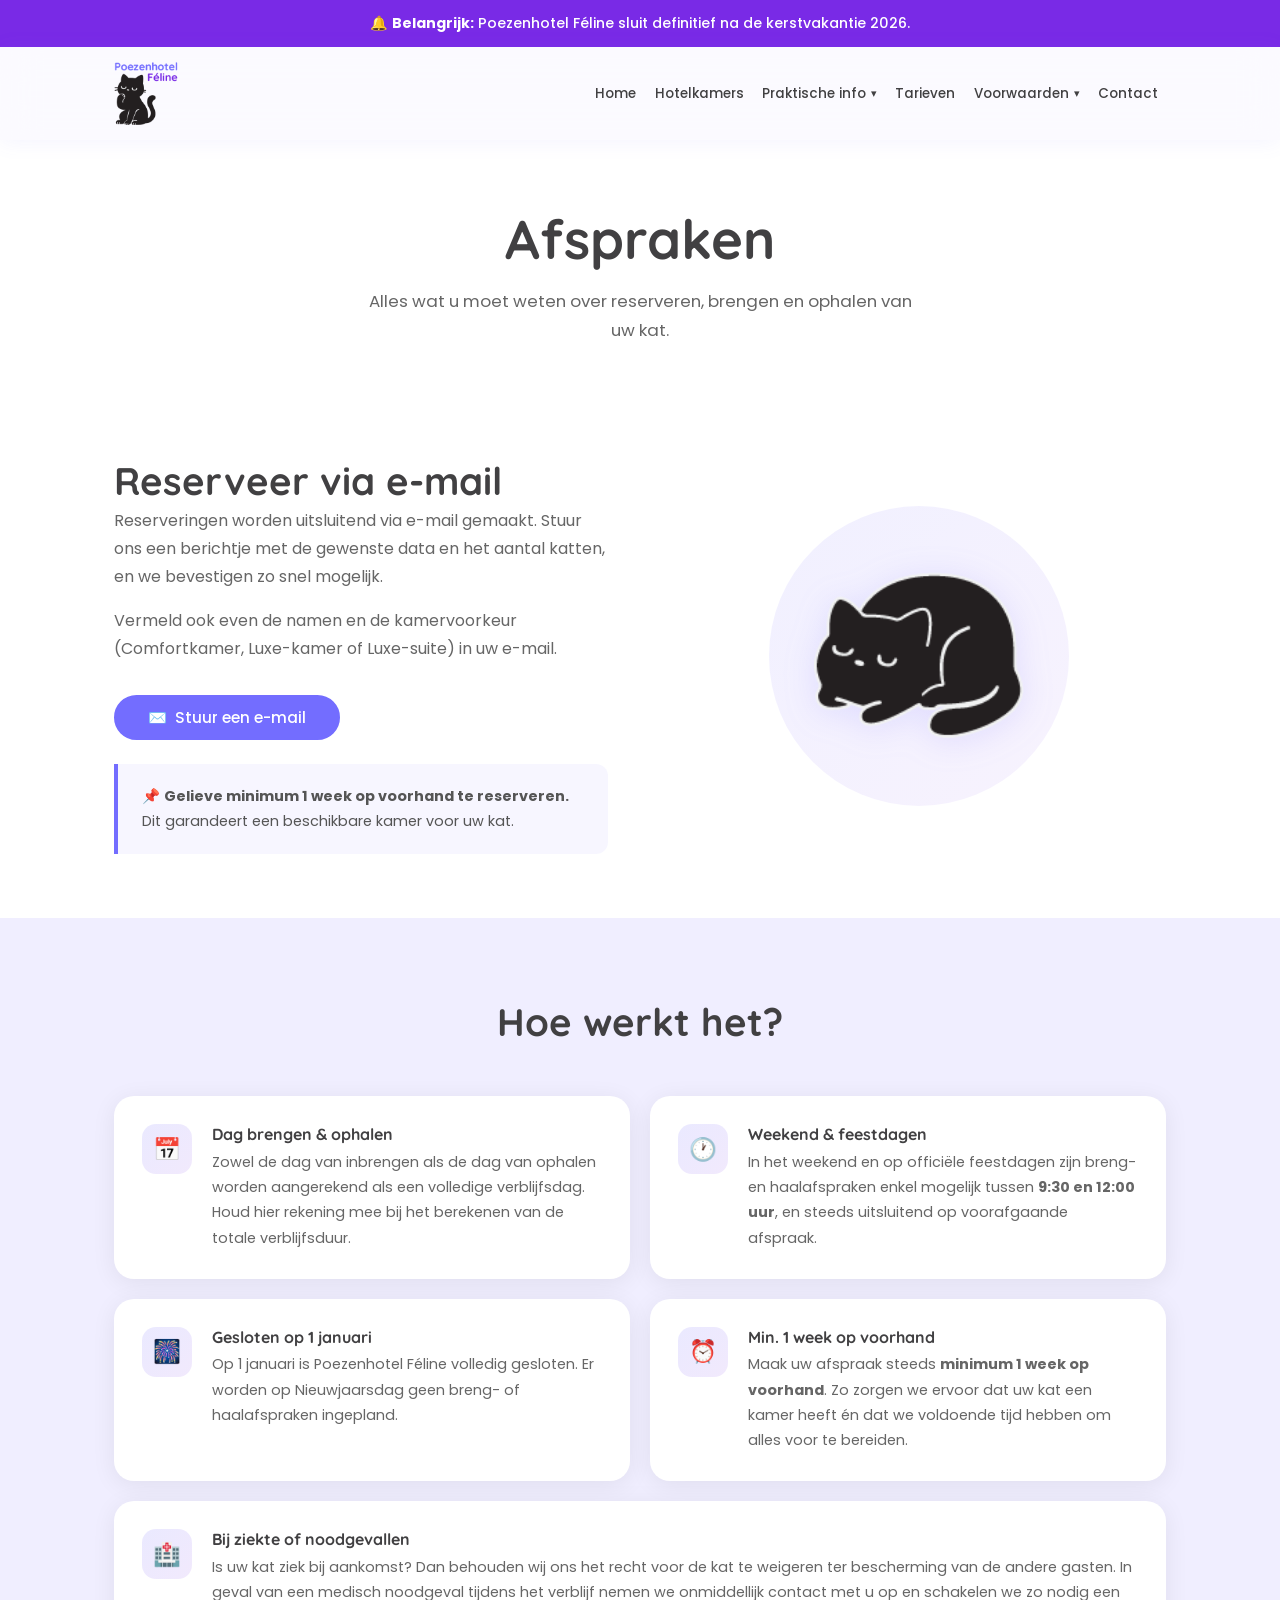
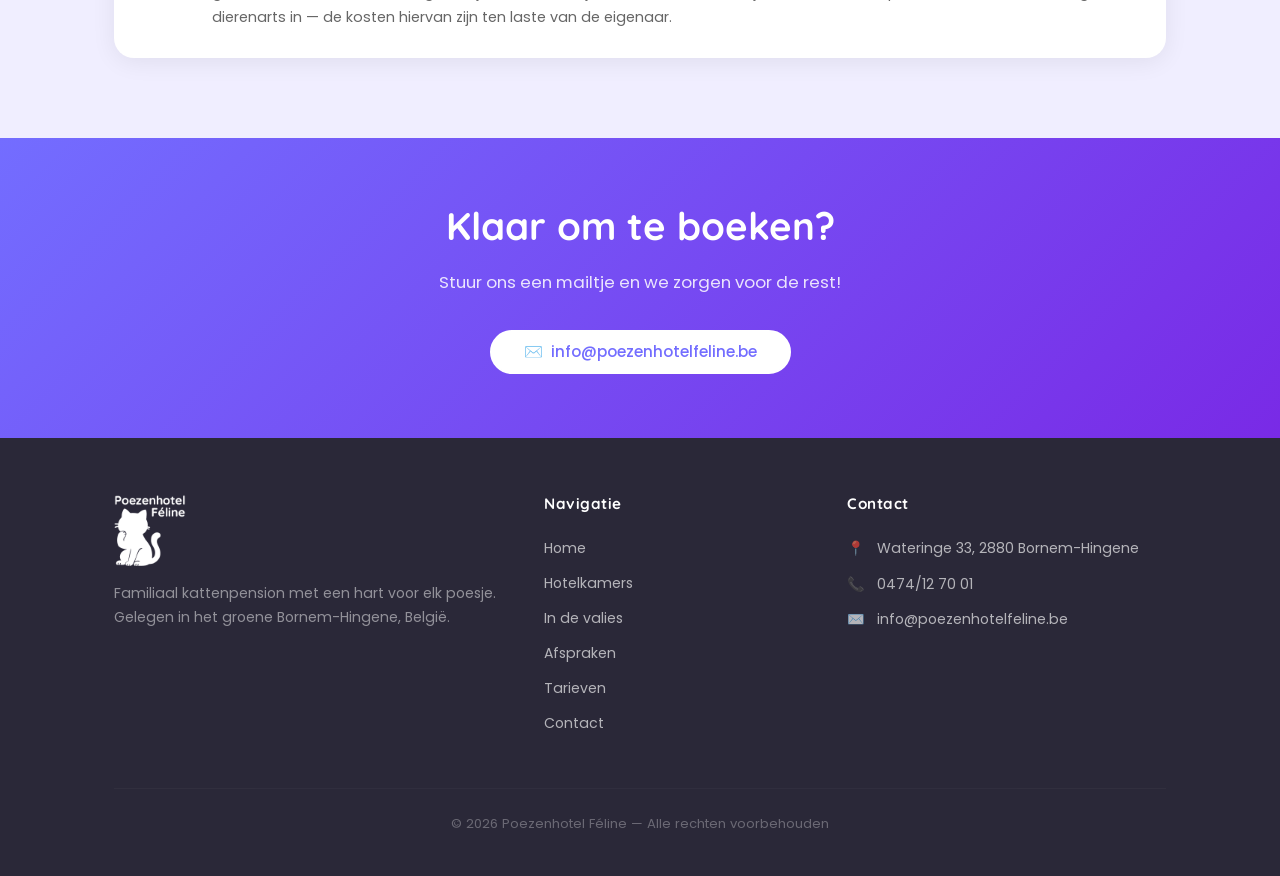
==== commit 4e872da6: "Afsluitingsbericht toegevoegd — Poezenhotel Féline sluit na kerstvakantie 2026 Volledige afscheidsbr" ====
--- a/afspraken.html
+++ b/afspraken.html
@@ -12,7 +12,7 @@
 
   <div class="banner">
     <div class="container">
-      📅 <strong>Jaarlijks verlof:</strong> 4 t.e.m. 20 september 2026
+      🔔 <strong>Belangrijk:</strong> Poezenhotel Féline sluit definitief na de kerstvakantie 2026.
     </div>
   </div>
 
--- a/css/styles.css
+++ b/css/styles.css
@@ -70,6 +70,44 @@
   font-weight: 500;
 }
 .banner strong { font-weight: 700; }
+
+/* ============ FAREWELL SECTION ============ */
+.farewell-section {
+  background: var(--bg);
+  padding: 4rem 0 3rem;
+}
+.farewell-card {
+  background: var(--white);
+  border-radius: var(--card-radius);
+  padding: 3rem 3.5rem;
+  box-shadow: var(--shadow);
+  max-width: 800px;
+  margin: 0 auto;
+  border-left: 5px solid var(--primary);
+}
+.farewell-header {
+  display: flex;
+  align-items: center;
+  gap: 1rem;
+  margin-bottom: 2rem;
+  padding-bottom: 1.5rem;
+  border-bottom: 1px solid rgba(115,109,255,0.15);
+}
+.farewell-icon { font-size: 2rem; line-height: 1; }
+.farewell-header h2 { color: var(--primary); margin: 0; }
+.farewell-body p { color: var(--text); line-height: 1.9; margin-bottom: 1rem; }
+.farewell-body p:first-child { font-weight: 600; font-size: 1.05rem; }
+.farewell-sign {
+  margin-top: 1.75rem !important;
+  padding-top: 1.25rem;
+  border-top: 1px solid rgba(115,109,255,0.15);
+  font-style: italic;
+  color: var(--secondary);
+  line-height: 1.75;
+}
+@media (max-width: 600px) {
+  .farewell-card { padding: 2rem 1.5rem; }
+}
 
 /* ============ LOGO IMAGE ============ */
 .logo-img { height: 64px; width: auto; display: block; }
